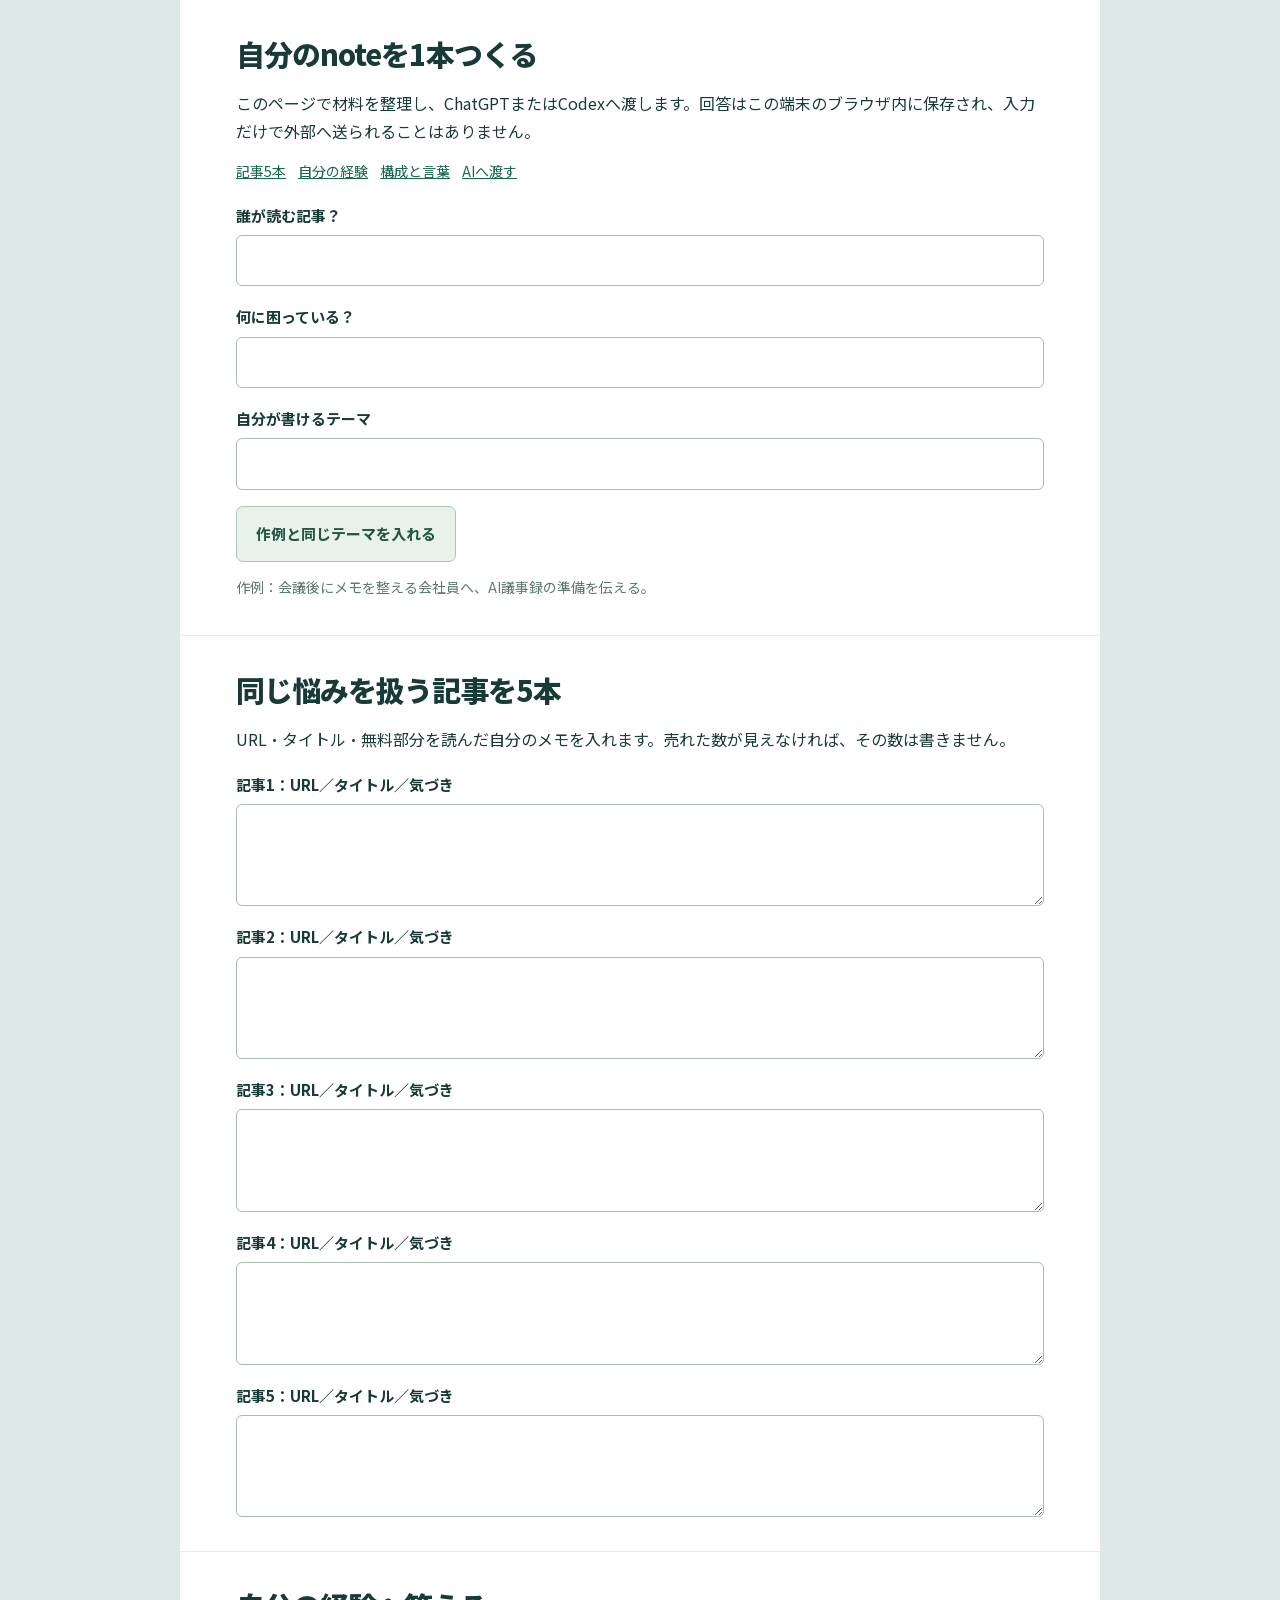
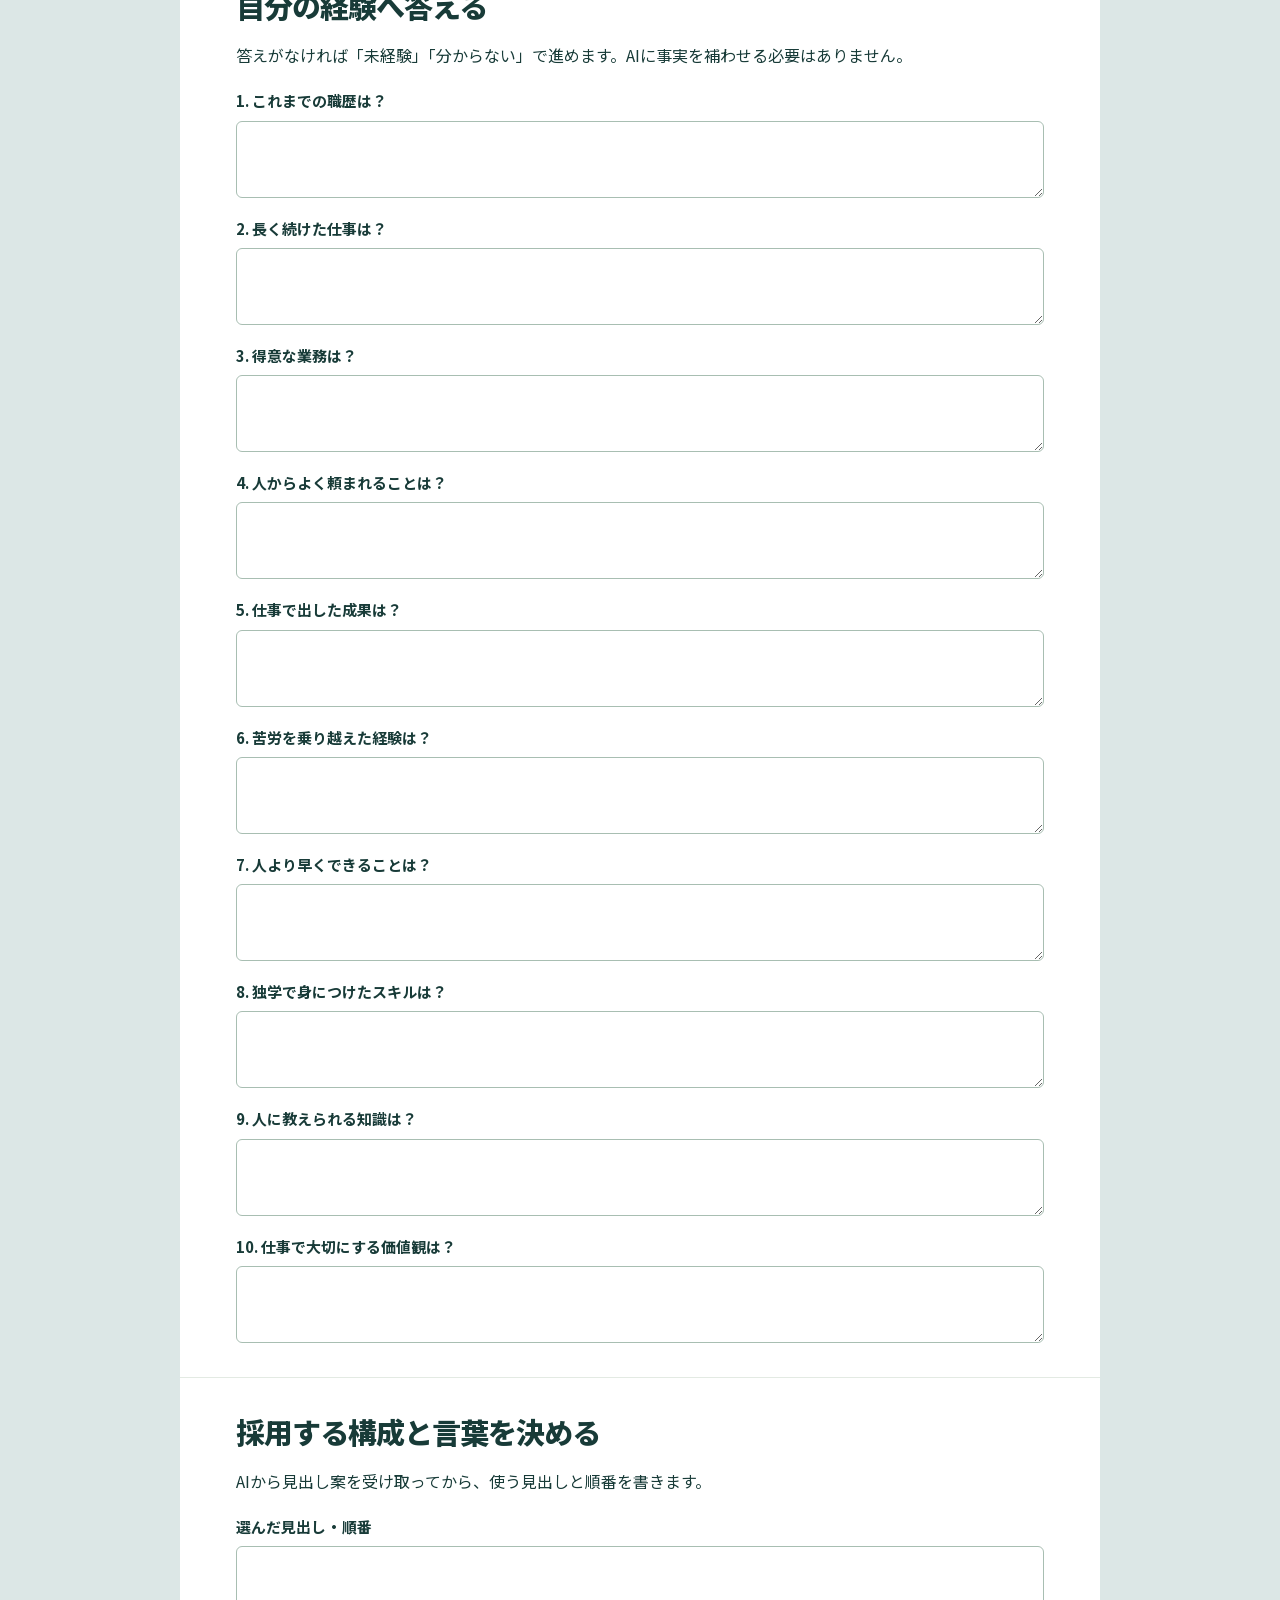
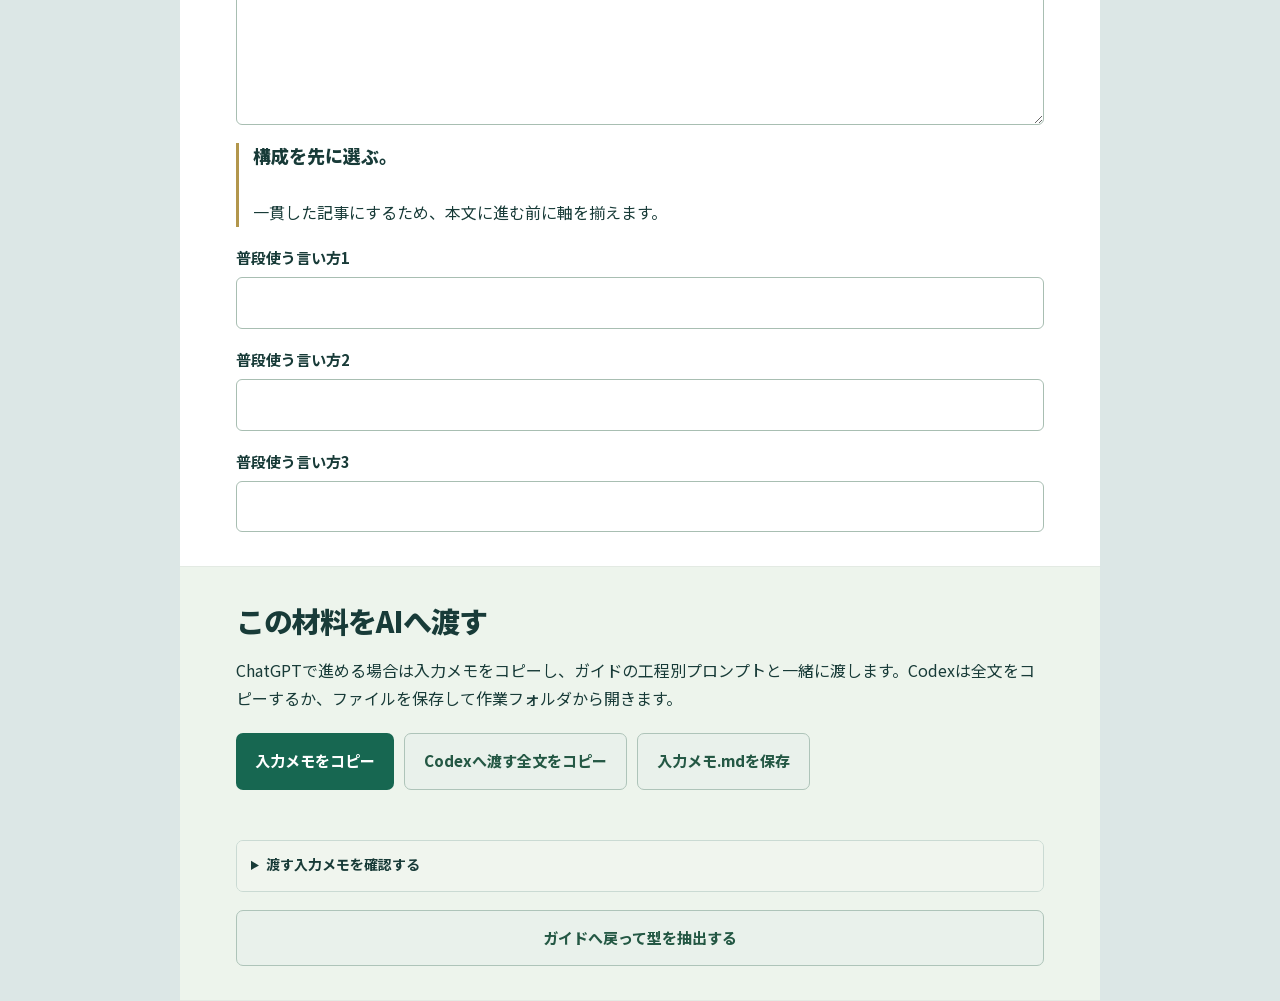
==== work.html @ 6fdc157e "Publish AI note practice guide" ====
<!doctype html><html lang="ja"><head><meta charset="utf-8"><meta name="viewport" content="width=device-width,initial-scale=1"><title>noteの実践ワーク</title><link rel="stylesheet" href="style.css"><style>label{display:block;margin-top:18px;font-size:15px;font-weight:700}input,textarea{display:block;width:100%;padding:12px;border:1px solid #a8beb2;border-radius:6px;font:400 15px/1.7 Noto,sans-serif;color:#173c35;background:#fff;margin-top:6px}textarea{resize:vertical}.actions{display:flex;gap:10px;flex-wrap:wrap;margin-top:20px}#export{font:13px/1.8 Noto,sans-serif;white-space:pre-wrap;overflow-wrap:anywhere;max-height:400px;overflow:auto;background:#f2f6ef;padding:16px}nav{display:flex;gap:12px;flex-wrap:wrap;font-size:14px;margin:14px 0}.hint{font-size:14px;color:#5c786b}form{margin:0}#live{min-height:30px;font-size:14px;color:#176751}</style></head><body><main><form id="work"><section><h2>自分のnoteを1本つくる</h2><p>このページで材料を整理し、ChatGPTまたはCodexへ渡します。回答はこの端末のブラウザ内に保存され、入力だけで外部へ送られることはありません。</p><nav><a href="#research">記事5本</a><a href="#answers">自分の経験</a><a href="#outline">構成と言葉</a><a href="#send">AIへ渡す</a></nav><label>誰が読む記事？<input name="reader"></label><label>何に困っている？<input name="pain"></label><label>自分が書けるテーマ<input name="theme"></label><button type="button" id="sample" class="button secondary" style="margin-top:16px">作例と同じテーマを入れる</button><p class="hint">作例：会議後にメモを整える会社員へ、AI議事録の準備を伝える。</p></section><section id="research"><h2>同じ悩みを扱う記事を5本</h2><p>URL・タイトル・無料部分を読んだ自分のメモを入れます。売れた数が見えなければ、その数は書きません。</p><label>記事1：URL／タイトル／気づき<textarea name="note1" rows="3"></textarea></label><label>記事2：URL／タイトル／気づき<textarea name="note2" rows="3"></textarea></label><label>記事3：URL／タイトル／気づき<textarea name="note3" rows="3"></textarea></label><label>記事4：URL／タイトル／気づき<textarea name="note4" rows="3"></textarea></label><label>記事5：URL／タイトル／気づき<textarea name="note5" rows="3"></textarea></label></section><section id="answers"><h2>自分の経験へ答える</h2><p>答えがなければ「未経験」「分からない」で進めます。AIに事実を補わせる必要はありません。</p><label>1. これまでの職歴は？<textarea name="q1" rows="2"></textarea></label><label>2. 長く続けた仕事は？<textarea name="q2" rows="2"></textarea></label><label>3. 得意な業務は？<textarea name="q3" rows="2"></textarea></label><label>4. 人からよく頼まれることは？<textarea name="q4" rows="2"></textarea></label><label>5. 仕事で出した成果は？<textarea name="q5" rows="2"></textarea></label><label>6. 苦労を乗り越えた経験は？<textarea name="q6" rows="2"></textarea></label><label>7. 人より早くできることは？<textarea name="q7" rows="2"></textarea></label><label>8. 独学で身につけたスキルは？<textarea name="q8" rows="2"></textarea></label><label>9. 人に教えられる知識は？<textarea name="q9" rows="2"></textarea></label><label>10. 仕事で大切にする価値観は？<textarea name="q10" rows="2"></textarea></label></section><section id="outline"><h2>採用する構成と言葉を決める</h2><p>AIから見出し案を受け取ってから、使う見出しと順番を書きます。</p><label>選んだ見出し・順番<textarea name="outline" rows="6"></textarea></label><p class="decision"><strong>構成を先に選ぶ。</strong><br>一貫した記事にするため、本文に進む前に軸を揃えます。</p><label>普段使う言い方1<input name="phrase1"></label><label>普段使う言い方2<input name="phrase2"></label><label>普段使う言い方3<input name="phrase3"></label></section><section id="send" class="close"><h2>この材料をAIへ渡す</h2><p>ChatGPTで進める場合は入力メモをコピーし、ガイドの工程別プロンプトと一緒に渡します。Codexは全文をコピーするか、ファイルを保存して作業フォルダから開きます。</p><div class="actions"><button type="button" id="copy-input" class="button">入力メモをコピー</button><button type="button" id="copy-codex" class="button secondary">Codexへ渡す全文をコピー</button><button type="button" id="download" class="button secondary">入力メモ.mdを保存</button></div><div id="live" role="status" aria-live="polite"></div><details class="prompt"><summary>渡す入力メモを確認する</summary><pre id="export"></pre></details><a href="index.html#step2" class="button secondary">ガイドへ戻って型を抽出する</a></section></form></main><script>const QUESTIONS=["これまでの職歴は？", "長く続けた仕事は？", "得意な業務は？", "人からよく頼まれることは？", "仕事で出した成果は？", "苦労を乗り越えた経験は？", "人より早くできることは？", "独学で身につけたスキルは？", "人に教えられる知識は？", "仕事で大切にする価値観は？"];const CODEX="このフォルダの入力メモ.mdとプロンプト5本を使い、noteの記事を1本、Markdownで作ってください。\n最初に入力メモを読み、不足する事実を質問してください。調査メモ→型の整理→回答から強み3つ→見出し10個→私が構成を選ぶ→本文→文体調整、の順に進めます。\n構成の選択前は本文に進まないでください。私が採用した構成を返したら、その構成で最後まで仕上げてください。\n私の経歴・体験・数字・実績・口癖は作らず、記事の文章を他者から転載しないでください。\n出力フォルダに 01_型.md、02_強み.md、03_構成.md、04_本文.md、05_最終記事.md、確認事項.md を保存してください。\n確認事項には出典と、私が確認する点を分けて残してください。未確認点を本文の事実として断定しないでください。\nnoteやSNSへの投稿、公開、外部送信、課金は行わず、ローカル保存までで止めてください。";const form=document.querySelector('form'),fields=[...form.querySelectorAll('[name]')],status=document.getElementById('live');
const key='note196-practice-v10';
try{const old=JSON.parse(localStorage.getItem(key)||'{}');for(const f of fields)f.value=old[f.name]||'';}catch{}
const value=(n)=>form.elements.namedItem(n).value.trim();
function serialize(){let s='# note記事の入力メモ\n\n## 読者・悩み・テーマ\n';s+='読者：'+(value('reader')||'未入力')+'\n悩み：'+(value('pain')||'未入力')+'\nテーマ：'+(value('theme')||'未入力')+'\n\n## 同じ悩みを扱う記事5本\n';for(let i=1;i<=5;i++)s+=i+'. '+(value('note'+i)||'未入力')+'\n';s+='\n## 10問への自分の回答\n';QUESTIONS.forEach((q,i)=>s+=(i+1)+'. '+q+'\n'+(value('q'+(i+1))||'未回答')+'\n\n');s+='## 採用する構成\n'+(value('outline')||'未選択。構成を提案したら、私の選択を待ってください。')+'\n\n## 普段使う言い方3つ\n';for(let i=1;i<=3;i++)s+=i+'. '+(value('phrase'+i)||'未入力')+'\n';s+='\n## この順番で進める理由\n無料部分で借りるのは文章ではなく伝え方の型。自分の経験を入れ、構成を選んでから本文へ進む。最後は口で言える表現へ直し、意味と事実は変えない。\n';return s;}
function update(){const data=Object.fromEntries(fields.map(f=>[f.name,f.value]));try{localStorage.setItem(key,JSON.stringify(data))}catch{}document.getElementById('export').textContent=serialize();}
form.addEventListener('input',update);form.addEventListener('submit',e=>e.preventDefault());
document.getElementById('sample').onclick=()=>{form.elements.reader.value='会議後にメモを整える会社員';form.elements.pain.value='AIへ渡す前に何を決めればいいか分からない';form.elements.theme.value='AI議事録を整える前の3つの決め方';update();status.textContent='テーマだけ入力しました。経験・構成・口癖は自分で記入してください。';};
async function copy(text){try{await navigator.clipboard.writeText(text);status.textContent='コピーしました。AIの入力欄へ貼り付けてください。';}catch{document.getElementById('export').textContent=text;document.querySelector('#send details').open=true;const r=document.createRange();r.selectNodeContents(document.getElementById('export'));getSelection().removeAllRanges();getSelection().addRange(r);status.textContent='全文を選択しました。コピーしてください。';}}
document.getElementById('copy-input').onclick=()=>copy(serialize());document.getElementById('copy-codex').onclick=()=>copy(CODEX+'\n\n'+serialize());
document.getElementById('download').onclick=()=>{const blob=new Blob(['\ufeff'+serialize()],{type:'text/markdown;charset=utf-8'});const url=URL.createObjectURL(blob),a=document.createElement('a');a.href=url;a.download='入力メモ.md';a.click();setTimeout(()=>URL.revokeObjectURL(url),1000);status.textContent='入力メモ.mdを保存しました。実践ファイルのフォルダへ入れてください。';};update();</script></body></html>
---- style.css ----
@font-face{font-family:Noto;src:url(assets/NotoSansJP-VF.ttf);font-weight:100 900;font-display:swap}
*{box-sizing:border-box}html{scroll-behavior:smooth}body{margin:0;background:#dce7e6;color:#183b38;font:400 16px/1.75 Noto,"Yu Gothic",sans-serif}img{display:block;max-width:100%;height:auto}h1,h2,h3,p,figure{margin:0}a{color:#176751}button,a,summary{touch-action:manipulation}button{font:inherit}main,footer{max-width:680px;margin:auto;background:#fff}section{padding:32px 24px;border-bottom:1px solid #e3eae3}h2{font-size:25px;line-height:1.45;font-weight:850;letter-spacing:-.035em}h2>span{color:#8d783d;font-size:18px;margin-right:9px}h3{font-size:20px;line-height:1.55}p{margin-top:14px}.cover h1{position:absolute;clip-path:inset(50%);font-size:1px}.cover img{width:100%}.no-break{white-space:nowrap}.small{font-size:13px;color:#657e72}.instruction{font-size:14px;line-height:1.8;color:#49665b}.instruction b{font-weight:650}.decision{margin-top:18px;padding-left:14px;border-left:3px solid #b2964c}.decision strong{display:block;font-size:18px;font-weight:850;line-height:1.55}.decision>span{display:block;font-size:14px;line-height:1.8;margin-top:6px}.diagram{margin-top:18px;background:#152f36;border-radius:10px;padding:23px;overflow:hidden}.figure-title{font-size:13px;color:#d1e0d7;margin-bottom:15px}.paper{background:#fffdf5;color:#24433b;box-shadow:0 7px 0 #b8c8bb;padding:22px;max-width:540px;margin:auto;border-radius:2px}.paper h3{font-size:21px;line-height:1.6}.paper p{font-size:17px}mark{background:#f0e5b4;color:#183b38;padding:0 2px}.text-link{display:inline-block;margin-top:15px;font-size:14px;font-weight:650;text-decoration:none;border-bottom:1px solid #97b1a3}.route{display:flex;justify-content:space-between;align-items:center;gap:6px;margin-top:24px;border-top:1px solid #dbe5da;padding-top:18px}.route b{font-size:13px}.route i{font-style:normal;color:#8d9b89}.covers{display:grid;grid-template-columns:repeat(6,1fr);gap:10px}.covers img{grid-column:span 2;width:100%;border-radius:3px;box-shadow:0 4px 10px #0004}.covers img:nth-child(4){grid-column:2/span 2}.covers img:nth-child(5){grid-column:4/span 2}.prompt{border:1px solid #cadad3;border-radius:7px;margin-top:20px;overflow:hidden}.prompt summary{cursor:pointer;min-height:50px;padding:12px 14px;font-size:14px;font-weight:700;background:#f0f5ee}.prompt>div{padding:16px}.prompt pre{font:14px/1.85 Noto,sans-serif;white-space:pre-wrap;overflow-wrap:anywhere;max-height:380px;overflow:auto;margin:0 0 14px}.prompt ol{margin:0;padding-left:1.5em;font-size:14px}.prompt li+li{margin-top:9px}.copy,.button{border:0;border-radius:7px;background:#176751;color:#fff;padding:14px 19px;display:inline-block;font-weight:750;font-size:15px;cursor:pointer;text-decoration:none;text-align:center;min-height:50px}.button.secondary{background:#e9f1eb;color:#245844;border:1px solid #aec4b9}a.button{margin-top:18px}.visual-flow{margin-top:20px;background:#f4f6f0;padding:20px 18px;border-radius:10px}.source-flow{text-align:center}.source-flow b{display:block;margin-top:10px;font-size:15px}.source-strip{display:flex;justify-content:center;align-items:center;gap:5px}.source-strip img{width:calc(20% - 5px);max-width:98px;aspect-ratio:1.65;object-fit:cover;border-radius:3px;box-shadow:0 3px 8px #0002}.flow-down{text-align:center;color:#a7893d;line-height:1;margin:14px 0;font-size:24px;font-weight:800}.request-line{text-align:center}.request-line small{display:block;font-size:12px;color:#627a6e}.request-line strong{font-size:20px}.type-grid{display:grid;grid-template-columns:1fr 1fr;gap:15px 14px;margin-top:20px}.type-grid>div{border-left:3px solid #b69a50;padding-left:10px}.type-grid b{display:block;font-size:16px;line-height:1.6}.type-grid span{display:block;font-size:12px;line-height:1.8;color:#557064}.opinion{margin-top:22px;overflow:hidden;border-radius:9px;background:#f4f6f0}.opinion>img{width:100%;aspect-ratio:2/1;object-fit:cover;object-position:50% 15%}.opinion.sofa>img{object-position:50% 22%}.opinion.check>img{object-position:50% 17%}.opinion figcaption{padding:16px 18px 18px}.opinion strong{display:block;font-size:19px;font-weight:850;line-height:1.55}.opinion p{font-size:14px;margin-top:7px;line-height:1.85}.question-example{background:#fff;padding:16px;border:1px solid #d5dfcf;border-radius:5px}.question-example small,.strength-result small,.outline-list small,.article-snippet small{display:block;color:#627a6b;font-size:12px;margin-bottom:7px}.question-example strong{font-size:20px}.answer-space{border-bottom:1px dashed #b8c9ba;margin-top:12px;padding-bottom:6px;font-size:14px;color:#657f70}.strength-result{padding-left:13px;border-left:3px solid #4b7b61}.strength-result strong{display:block;font-size:20px;font-weight:850;line-height:1.5}.strength-result span{display:block;font-size:14px;margin-top:8px}.outline-flow{display:grid;grid-template-columns:1fr;gap:14px}.outline-list ol{list-style:none;padding:0;margin:0;counter-reset:item}.outline-list li{display:flex;gap:10px;font-size:15px;line-height:1.75;font-weight:750;margin-top:7px}.outline-list li:before{counter-increment:item;content:counter(item,decimal-leading-zero);color:#a58a45;font-size:13px;padding-top:2px}.flow-arrow{text-align:center;font-size:0;color:#a58a45}.flow-arrow:after{content:"↓";font-size:24px;line-height:1}.article-snippet{padding:17px;background:#fffdf5;border-left:3px solid #c6ad69}.article-snippet h3{font-size:17px}.article-snippet p{font-size:14px;line-height:1.8;margin-top:10px}.edit-example{max-width:510px;margin:auto}.edit-example>div:first-child{color:#d4dfd4;padding-bottom:16px;border-bottom:1px solid #ffffff26}.edit-example>div:last-child{padding:17px 0 2px;color:#fff}.edit-example small{font-size:12px}.edit-example p{font-size:20px;font-weight:750;line-height:1.6;margin-top:7px}.edit-example>span{display:block;text-align:center;font-size:20px;line-height:1;margin-top:15px;color:#d9c47b}.edit-example del{text-decoration-color:#ecb7a7}.handoff{display:grid;grid-template-columns:1fr 22px 1fr;gap:10px;align-items:center}.handoff b{font-size:17px;display:block}.handoff span{display:block;font-size:12px;line-height:1.9;margin-top:8px}.handoff i{font-size:24px;font-style:normal;color:#a58a45}.file-list{font-size:13px;overflow-wrap:anywhere}.typed{display:grid;grid-template-columns:1fr 1fr;gap:10px;margin-top:20px}.typed>div{background:#f0f4ed;border-left:3px solid #bd9f51;padding:14px}.typed b{display:block;font-size:16px}.typed small{font-size:12px;color:#62796b;display:block;line-height:1.8;margin-top:5px}.links{font-size:13px}.links a{display:block;margin:8px 0}.close{background:#edf4ec}.close .button{display:block}#status{min-height:0;font-size:13px;color:#28745d}.line-next{padding:0;border-bottom:0}.next-gap{padding:32px 24px;background:#17343a;color:#fff;text-align:center}.next-gap h2{font-size:26px;line-height:1.65}.next-gap p{font-size:14px;color:#cfddd1;margin-top:13px}.next-questions{display:flex;justify-content:center;gap:10px;flex-wrap:wrap;margin-top:18px}.next-questions span{border:1px solid #b6a263;color:#f2e3b2;border-radius:30px;font-size:16px;font-weight:700;padding:7px 15px}.next-offer{padding:27px 20px 30px;background:#f5f6ee;text-align:center}.next-voice{font-size:17px;font-weight:650;margin:0}.next-offer h3{font-size:24px;font-weight:850;margin-top:9px}.line-banner{display:block;position:relative;overflow:hidden;border-radius:9px;margin-top:23px;box-shadow:0 10px 23px #17343a1c}.line-banner img{width:100%}.line-banner:before{content:"";position:absolute;inset:0;pointer-events:none;background:linear-gradient(110deg,transparent 40%,#ffffff75 50%,transparent 60%);background-size:250% 100%;animation:shine 4s ease-in-out infinite}.line-banner:active{transform:scale(.99)}footer{padding:18px 24px;font-size:11px;color:#6d8276}:focus-visible{outline:3px solid #c5a248;outline-offset:4px}@keyframes shine{0%,35%{background-position:150% 0}75%,100%{background-position:-70% 0}}
@media(min-width:768px){main,footer{max-width:920px}.cover{background:#142f36}.cover img{max-width:500px;margin:auto}section{padding:34px 56px}h2{font-size:29px}.visual-flow{padding:25px 28px}.type-grid{gap:18px 32px}.type-grid b{font-size:20px}.type-grid span{font-size:15px}.opinion{display:grid;grid-template-columns:43% 1fr;align-items:center}.opinion>img{aspect-ratio:1.45;height:100%;min-height:200px;object-position:50% 18%}.opinion figcaption{padding:23px 24px}.opinion strong{font-size:23px}.opinion p{font-size:15px}.outline-flow{grid-template-columns:1fr 28px 1fr;gap:15px}.outline-list li{font-size:17px}.flow-arrow{font-size:26px}.flow-arrow:after{content:none}.article-snippet h3{font-size:19px}.article-snippet p{font-size:15px}.strength-result strong{font-size:24px}.strength-result span{font-size:16px}.question-example{padding:20px}.question-example strong{font-size:23px}.handoff{gap:25px;grid-template-columns:1fr 30px 1fr}.handoff b{font-size:23px}.handoff span{font-size:16px}.next-gap{padding:34px 56px}.next-gap h2{font-size:29px}.next-offer{padding:30px 56px 38px}.line-banner{max-width:700px;margin-left:auto;margin-right:auto}.next-voice{font-size:20px}.next-offer h3{font-size:27px}}
@media(max-width:350px){section{padding:28px 19px}h2{font-size:22px}.visual-flow{padding:18px 14px}.type-grid{gap:14px 10px}.type-grid b{font-size:15px}.type-grid span{font-size:12px}.decision strong{font-size:17px}.opinion strong{font-size:18px}.opinion figcaption{padding:15px}.typed>div{padding:11px}.typed b{font-size:15px}.next-gap h2{font-size:25px}.next-voice{font-size:16px}.handoff{gap:7px}.handoff b{font-size:16px}.handoff span{font-size:12px}.route b{font-size:12px}}
@media(prefers-reduced-motion:reduce){html{scroll-behavior:auto}.line-banner:before{animation:none;background:none}}
p,h2,h3,.decision strong,.decision>span,.opinion strong,.type-grid span,.typed small{text-wrap:pretty}
.site-footer{font-size:12px;padding:22px 24px}.site-footer p{margin:0}.site-footer nav{display:flex;flex-wrap:wrap;gap:8px 18px;margin:8px 0}.site-footer details{margin:12px 0}.site-footer summary{cursor:pointer;font-weight:650}.site-footer details>div{padding:10px 0;line-height:1.8}.site-footer details p+p{margin-top:8px}.site-footer small{font-size:11px}.policy{padding:32px 24px}.policy>h1{font-size:26px;line-height:1.5;margin-top:20px}.policy>section{padding:24px 0}.policy>section h2{font-size:19px;letter-spacing:0}.policy>section p{font-size:15px;line-height:1.9}.policy a{overflow-wrap:anywhere}
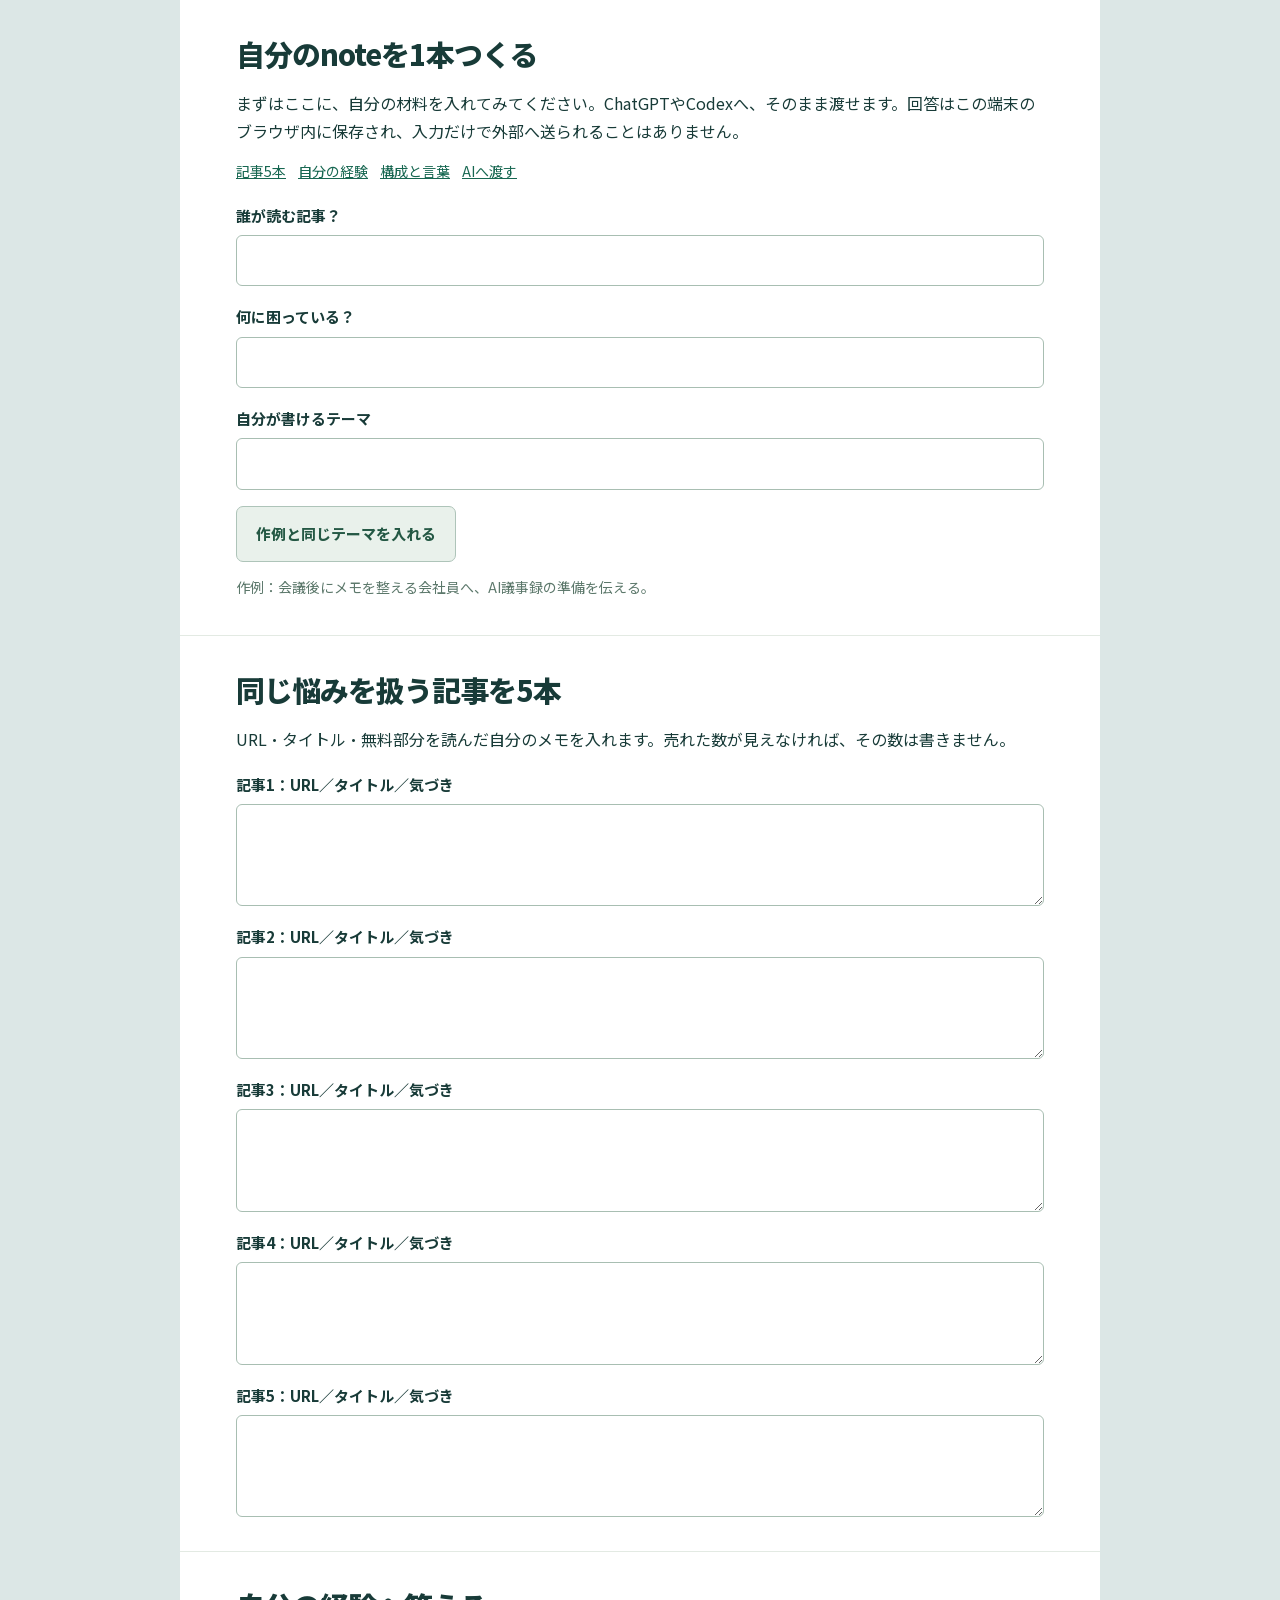
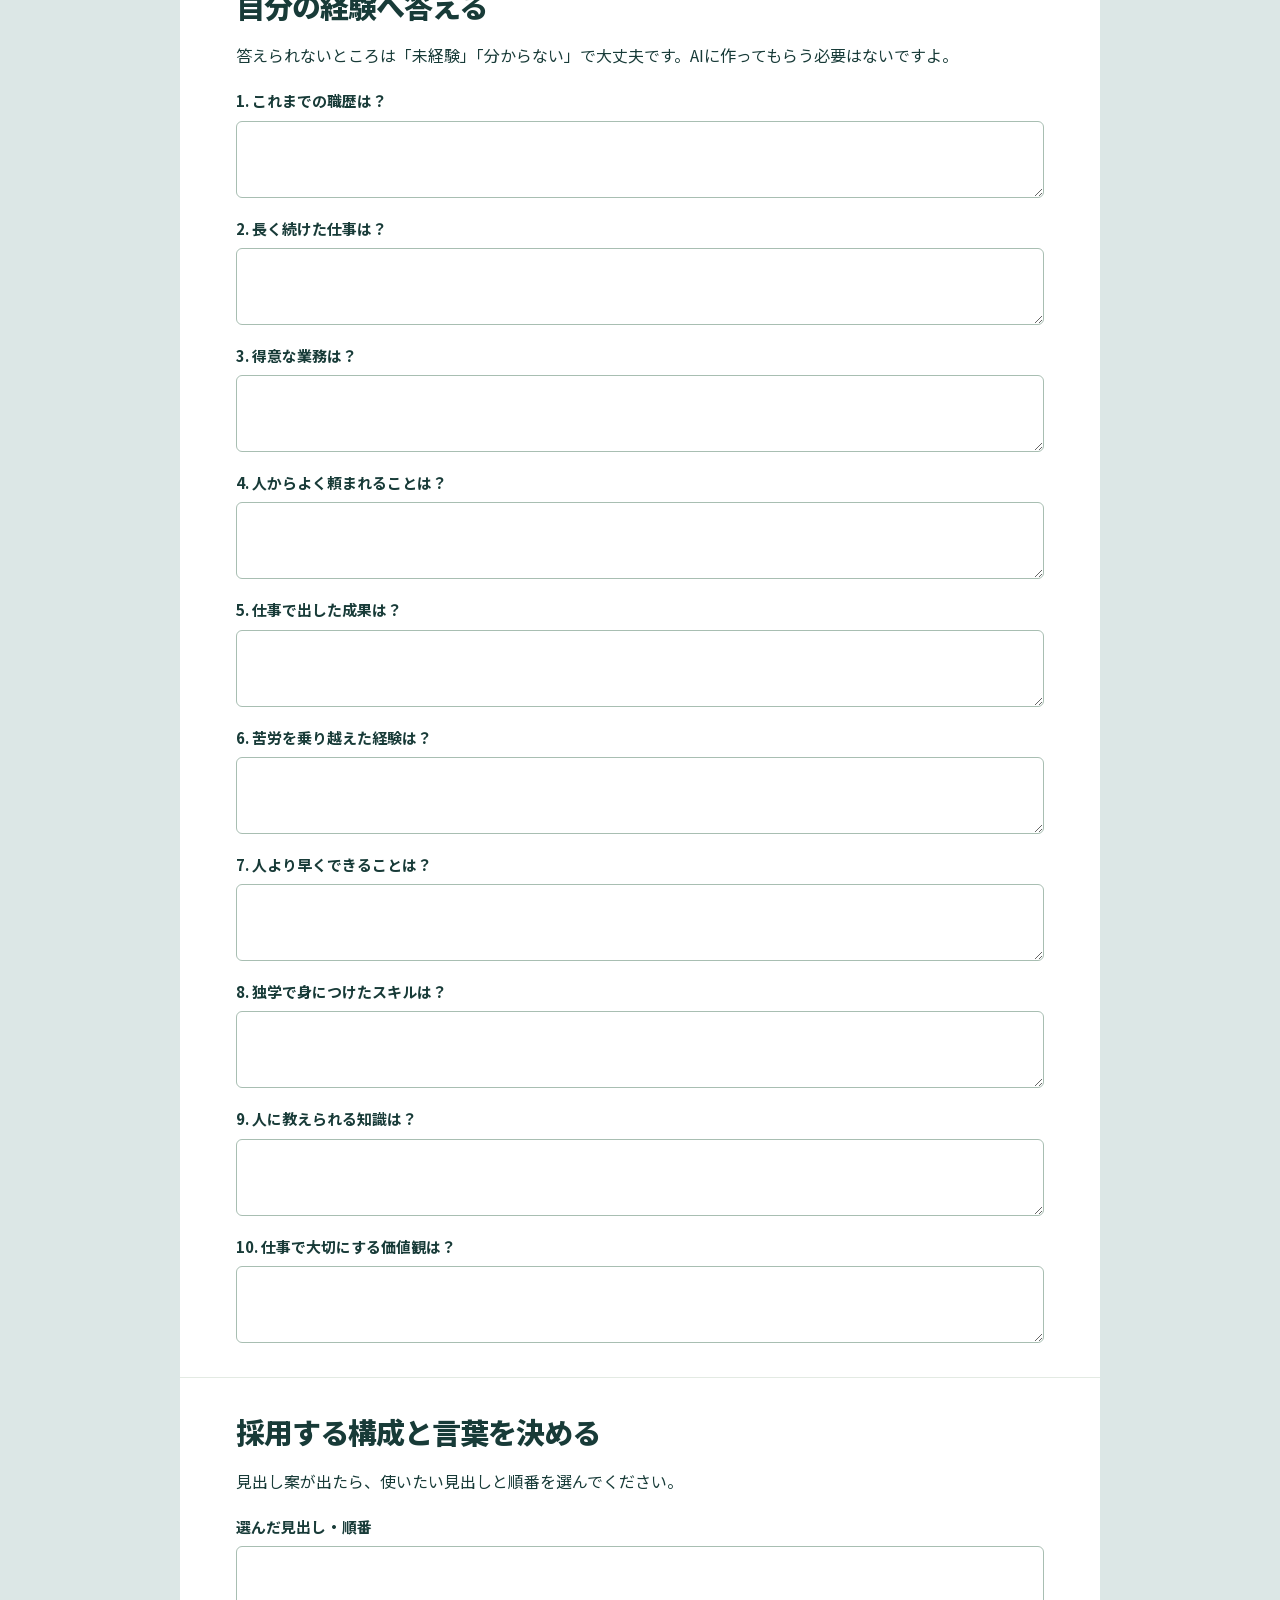
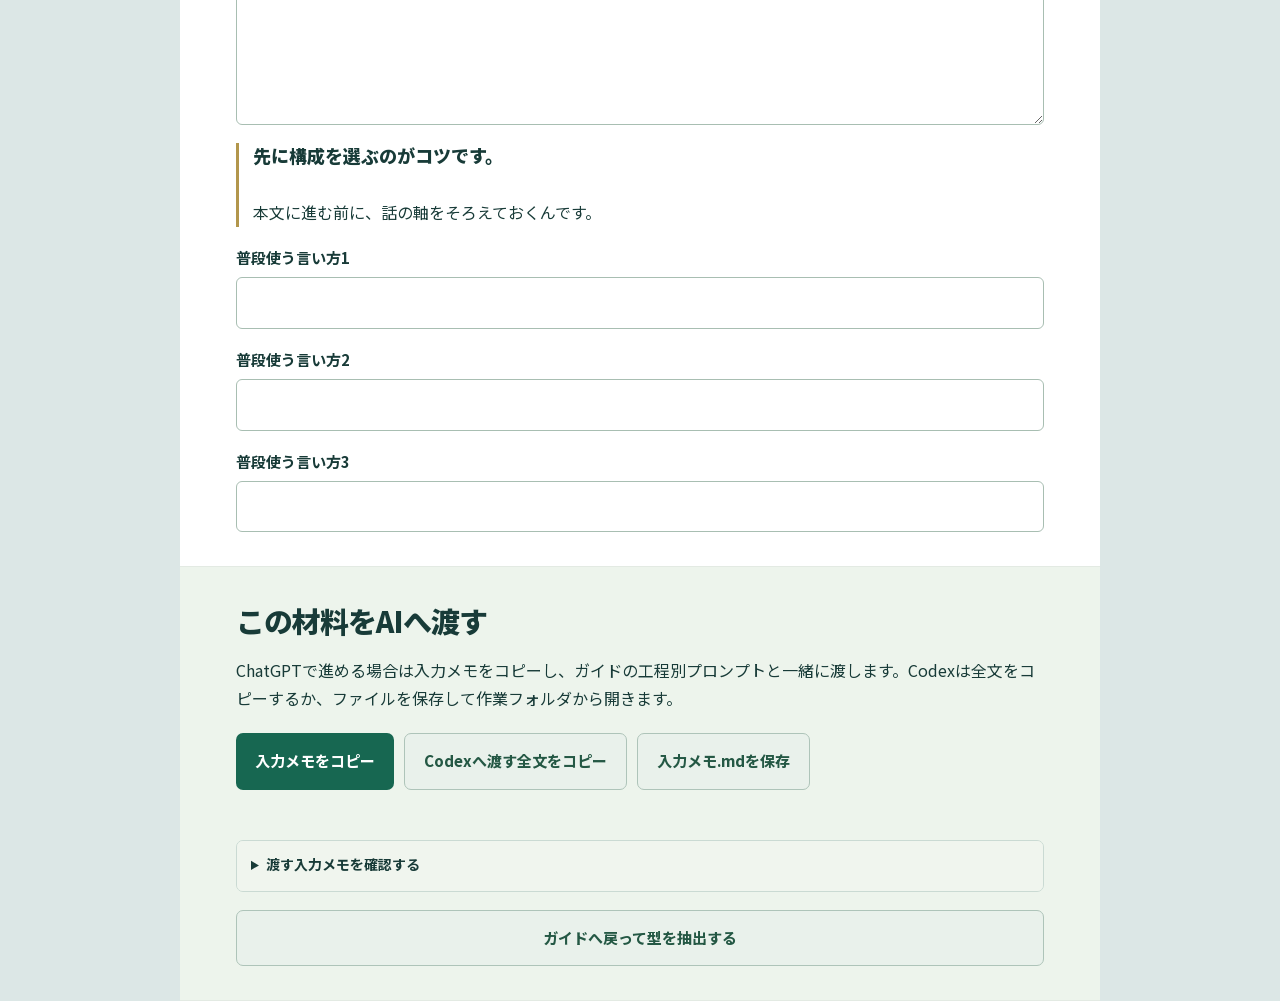
==== commit bcadf47c: "Match guide wording to owner's voice" ====
--- a/work.html
+++ b/work.html
@@ -1,4 +1,4 @@
-<!doctype html><html lang="ja"><head><meta charset="utf-8"><meta name="viewport" content="width=device-width,initial-scale=1"><title>noteの実践ワーク</title><link rel="stylesheet" href="style.css"><style>label{display:block;margin-top:18px;font-size:15px;font-weight:700}input,textarea{display:block;width:100%;padding:12px;border:1px solid #a8beb2;border-radius:6px;font:400 15px/1.7 Noto,sans-serif;color:#173c35;background:#fff;margin-top:6px}textarea{resize:vertical}.actions{display:flex;gap:10px;flex-wrap:wrap;margin-top:20px}#export{font:13px/1.8 Noto,sans-serif;white-space:pre-wrap;overflow-wrap:anywhere;max-height:400px;overflow:auto;background:#f2f6ef;padding:16px}nav{display:flex;gap:12px;flex-wrap:wrap;font-size:14px;margin:14px 0}.hint{font-size:14px;color:#5c786b}form{margin:0}#live{min-height:30px;font-size:14px;color:#176751}</style></head><body><main><form id="work"><section><h2>自分のnoteを1本つくる</h2><p>このページで材料を整理し、ChatGPTまたはCodexへ渡します。回答はこの端末のブラウザ内に保存され、入力だけで外部へ送られることはありません。</p><nav><a href="#research">記事5本</a><a href="#answers">自分の経験</a><a href="#outline">構成と言葉</a><a href="#send">AIへ渡す</a></nav><label>誰が読む記事？<input name="reader"></label><label>何に困っている？<input name="pain"></label><label>自分が書けるテーマ<input name="theme"></label><button type="button" id="sample" class="button secondary" style="margin-top:16px">作例と同じテーマを入れる</button><p class="hint">作例：会議後にメモを整える会社員へ、AI議事録の準備を伝える。</p></section><section id="research"><h2>同じ悩みを扱う記事を5本</h2><p>URL・タイトル・無料部分を読んだ自分のメモを入れます。売れた数が見えなければ、その数は書きません。</p><label>記事1：URL／タイトル／気づき<textarea name="note1" rows="3"></textarea></label><label>記事2：URL／タイトル／気づき<textarea name="note2" rows="3"></textarea></label><label>記事3：URL／タイトル／気づき<textarea name="note3" rows="3"></textarea></label><label>記事4：URL／タイトル／気づき<textarea name="note4" rows="3"></textarea></label><label>記事5：URL／タイトル／気づき<textarea name="note5" rows="3"></textarea></label></section><section id="answers"><h2>自分の経験へ答える</h2><p>答えがなければ「未経験」「分からない」で進めます。AIに事実を補わせる必要はありません。</p><label>1. これまでの職歴は？<textarea name="q1" rows="2"></textarea></label><label>2. 長く続けた仕事は？<textarea name="q2" rows="2"></textarea></label><label>3. 得意な業務は？<textarea name="q3" rows="2"></textarea></label><label>4. 人からよく頼まれることは？<textarea name="q4" rows="2"></textarea></label><label>5. 仕事で出した成果は？<textarea name="q5" rows="2"></textarea></label><label>6. 苦労を乗り越えた経験は？<textarea name="q6" rows="2"></textarea></label><label>7. 人より早くできることは？<textarea name="q7" rows="2"></textarea></label><label>8. 独学で身につけたスキルは？<textarea name="q8" rows="2"></textarea></label><label>9. 人に教えられる知識は？<textarea name="q9" rows="2"></textarea></label><label>10. 仕事で大切にする価値観は？<textarea name="q10" rows="2"></textarea></label></section><section id="outline"><h2>採用する構成と言葉を決める</h2><p>AIから見出し案を受け取ってから、使う見出しと順番を書きます。</p><label>選んだ見出し・順番<textarea name="outline" rows="6"></textarea></label><p class="decision"><strong>構成を先に選ぶ。</strong><br>一貫した記事にするため、本文に進む前に軸を揃えます。</p><label>普段使う言い方1<input name="phrase1"></label><label>普段使う言い方2<input name="phrase2"></label><label>普段使う言い方3<input name="phrase3"></label></section><section id="send" class="close"><h2>この材料をAIへ渡す</h2><p>ChatGPTで進める場合は入力メモをコピーし、ガイドの工程別プロンプトと一緒に渡します。Codexは全文をコピーするか、ファイルを保存して作業フォルダから開きます。</p><div class="actions"><button type="button" id="copy-input" class="button">入力メモをコピー</button><button type="button" id="copy-codex" class="button secondary">Codexへ渡す全文をコピー</button><button type="button" id="download" class="button secondary">入力メモ.mdを保存</button></div><div id="live" role="status" aria-live="polite"></div><details class="prompt"><summary>渡す入力メモを確認する</summary><pre id="export"></pre></details><a href="index.html#step2" class="button secondary">ガイドへ戻って型を抽出する</a></section></form></main><script>const QUESTIONS=["これまでの職歴は？", "長く続けた仕事は？", "得意な業務は？", "人からよく頼まれることは？", "仕事で出した成果は？", "苦労を乗り越えた経験は？", "人より早くできることは？", "独学で身につけたスキルは？", "人に教えられる知識は？", "仕事で大切にする価値観は？"];const CODEX="このフォルダの入力メモ.mdとプロンプト5本を使い、noteの記事を1本、Markdownで作ってください。\n最初に入力メモを読み、不足する事実を質問してください。調査メモ→型の整理→回答から強み3つ→見出し10個→私が構成を選ぶ→本文→文体調整、の順に進めます。\n構成の選択前は本文に進まないでください。私が採用した構成を返したら、その構成で最後まで仕上げてください。\n私の経歴・体験・数字・実績・口癖は作らず、記事の文章を他者から転載しないでください。\n出力フォルダに 01_型.md、02_強み.md、03_構成.md、04_本文.md、05_最終記事.md、確認事項.md を保存してください。\n確認事項には出典と、私が確認する点を分けて残してください。未確認点を本文の事実として断定しないでください。\nnoteやSNSへの投稿、公開、外部送信、課金は行わず、ローカル保存までで止めてください。";const form=document.querySelector('form'),fields=[...form.querySelectorAll('[name]')],status=document.getElementById('live');
+<!doctype html><html lang="ja"><head><meta charset="utf-8"><meta name="viewport" content="width=device-width,initial-scale=1"><title>noteの実践ワーク</title><link rel="stylesheet" href="style.css"><style>label{display:block;margin-top:18px;font-size:15px;font-weight:700}input,textarea{display:block;width:100%;padding:12px;border:1px solid #a8beb2;border-radius:6px;font:400 15px/1.7 Noto,sans-serif;color:#173c35;background:#fff;margin-top:6px}textarea{resize:vertical}.actions{display:flex;gap:10px;flex-wrap:wrap;margin-top:20px}#export{font:13px/1.8 Noto,sans-serif;white-space:pre-wrap;overflow-wrap:anywhere;max-height:400px;overflow:auto;background:#f2f6ef;padding:16px}nav{display:flex;gap:12px;flex-wrap:wrap;font-size:14px;margin:14px 0}.hint{font-size:14px;color:#5c786b}form{margin:0}#live{min-height:30px;font-size:14px;color:#176751}</style></head><body><main><form id="work"><section><h2>自分のnoteを1本つくる</h2><p>まずはここに、自分の材料を入れてみてください。ChatGPTやCodexへ、そのまま渡せます。回答はこの端末のブラウザ内に保存され、入力だけで外部へ送られることはありません。</p><nav><a href="#research">記事5本</a><a href="#answers">自分の経験</a><a href="#outline">構成と言葉</a><a href="#send">AIへ渡す</a></nav><label>誰が読む記事？<input name="reader"></label><label>何に困っている？<input name="pain"></label><label>自分が書けるテーマ<input name="theme"></label><button type="button" id="sample" class="button secondary" style="margin-top:16px">作例と同じテーマを入れる</button><p class="hint">作例：会議後にメモを整える会社員へ、AI議事録の準備を伝える。</p></section><section id="research"><h2>同じ悩みを扱う記事を5本</h2><p>URL・タイトル・無料部分を読んだ自分のメモを入れます。売れた数が見えなければ、その数は書きません。</p><label>記事1：URL／タイトル／気づき<textarea name="note1" rows="3"></textarea></label><label>記事2：URL／タイトル／気づき<textarea name="note2" rows="3"></textarea></label><label>記事3：URL／タイトル／気づき<textarea name="note3" rows="3"></textarea></label><label>記事4：URL／タイトル／気づき<textarea name="note4" rows="3"></textarea></label><label>記事5：URL／タイトル／気づき<textarea name="note5" rows="3"></textarea></label></section><section id="answers"><h2>自分の経験へ答える</h2><p>答えられないところは「未経験」「分からない」で大丈夫です。AIに作ってもらう必要はないですよ。</p><label>1. これまでの職歴は？<textarea name="q1" rows="2"></textarea></label><label>2. 長く続けた仕事は？<textarea name="q2" rows="2"></textarea></label><label>3. 得意な業務は？<textarea name="q3" rows="2"></textarea></label><label>4. 人からよく頼まれることは？<textarea name="q4" rows="2"></textarea></label><label>5. 仕事で出した成果は？<textarea name="q5" rows="2"></textarea></label><label>6. 苦労を乗り越えた経験は？<textarea name="q6" rows="2"></textarea></label><label>7. 人より早くできることは？<textarea name="q7" rows="2"></textarea></label><label>8. 独学で身につけたスキルは？<textarea name="q8" rows="2"></textarea></label><label>9. 人に教えられる知識は？<textarea name="q9" rows="2"></textarea></label><label>10. 仕事で大切にする価値観は？<textarea name="q10" rows="2"></textarea></label></section><section id="outline"><h2>採用する構成と言葉を決める</h2><p>見出し案が出たら、使いたい見出しと順番を選んでください。</p><label>選んだ見出し・順番<textarea name="outline" rows="6"></textarea></label><p class="decision"><strong>先に構成を選ぶのがコツです。</strong><br>本文に進む前に、話の軸をそろえておくんです。</p><label>普段使う言い方1<input name="phrase1"></label><label>普段使う言い方2<input name="phrase2"></label><label>普段使う言い方3<input name="phrase3"></label></section><section id="send" class="close"><h2>この材料をAIへ渡す</h2><p>ChatGPTで進める場合は入力メモをコピーし、ガイドの工程別プロンプトと一緒に渡します。Codexは全文をコピーするか、ファイルを保存して作業フォルダから開きます。</p><div class="actions"><button type="button" id="copy-input" class="button">入力メモをコピー</button><button type="button" id="copy-codex" class="button secondary">Codexへ渡す全文をコピー</button><button type="button" id="download" class="button secondary">入力メモ.mdを保存</button></div><div id="live" role="status" aria-live="polite"></div><details class="prompt"><summary>渡す入力メモを確認する</summary><pre id="export"></pre></details><a href="index.html#step2" class="button secondary">ガイドへ戻って型を抽出する</a></section></form></main><script>const QUESTIONS=["これまでの職歴は？", "長く続けた仕事は？", "得意な業務は？", "人からよく頼まれることは？", "仕事で出した成果は？", "苦労を乗り越えた経験は？", "人より早くできることは？", "独学で身につけたスキルは？", "人に教えられる知識は？", "仕事で大切にする価値観は？"];const CODEX="このフォルダの入力メモ.mdとプロンプト5本を使い、noteの記事を1本、Markdownで作ってください。\n最初に入力メモを読み、不足する事実を質問してください。調査メモ→型の整理→回答から強み3つ→見出し10個→私が構成を選ぶ→本文→文体調整、の順に進めます。\n構成の選択前は本文に進まないでください。私が採用した構成を返したら、その構成で最後まで仕上げてください。\n私の経歴・体験・数字・実績・口癖は作らず、記事の文章を他者から転載しないでください。\n出力フォルダに 01_型.md、02_強み.md、03_構成.md、04_本文.md、05_最終記事.md、確認事項.md を保存してください。\n確認事項には出典と、私が確認する点を分けて残してください。未確認点を本文の事実として断定しないでください。\nnoteやSNSへの投稿、公開、外部送信、課金は行わず、ローカル保存までで止めてください。";const form=document.querySelector('form'),fields=[...form.querySelectorAll('[name]')],status=document.getElementById('live');
 const key='note196-practice-v10';
 try{const old=JSON.parse(localStorage.getItem(key)||'{}');for(const f of fields)f.value=old[f.name]||'';}catch{}
 const value=(n)=>form.elements.namedItem(n).value.trim();
--- a/style.css
+++ b/style.css
@@ -5,3 +5,4 @@
 @media(prefers-reduced-motion:reduce){html{scroll-behavior:auto}.line-banner:before{animation:none;background:none}}
 p,h2,h3,.decision strong,.decision>span,.opinion strong,.type-grid span,.typed small{text-wrap:pretty}
 .site-footer{font-size:12px;padding:22px 24px}.site-footer p{margin:0}.site-footer nav{display:flex;flex-wrap:wrap;gap:8px 18px;margin:8px 0}.site-footer details{margin:12px 0}.site-footer summary{cursor:pointer;font-weight:650}.site-footer details>div{padding:10px 0;line-height:1.8}.site-footer details p+p{margin-top:8px}.site-footer small{font-size:11px}.policy{padding:32px 24px}.policy>h1{font-size:26px;line-height:1.5;margin-top:20px}.policy>section{padding:24px 0}.policy>section h2{font-size:19px;letter-spacing:0}.policy>section p{font-size:15px;line-height:1.9}.policy a{overflow-wrap:anywhere}
+.decision strong,.decision>span,.opinion strong,.opinion p,.instruction,#save>p,#close>p{text-wrap:balance}
